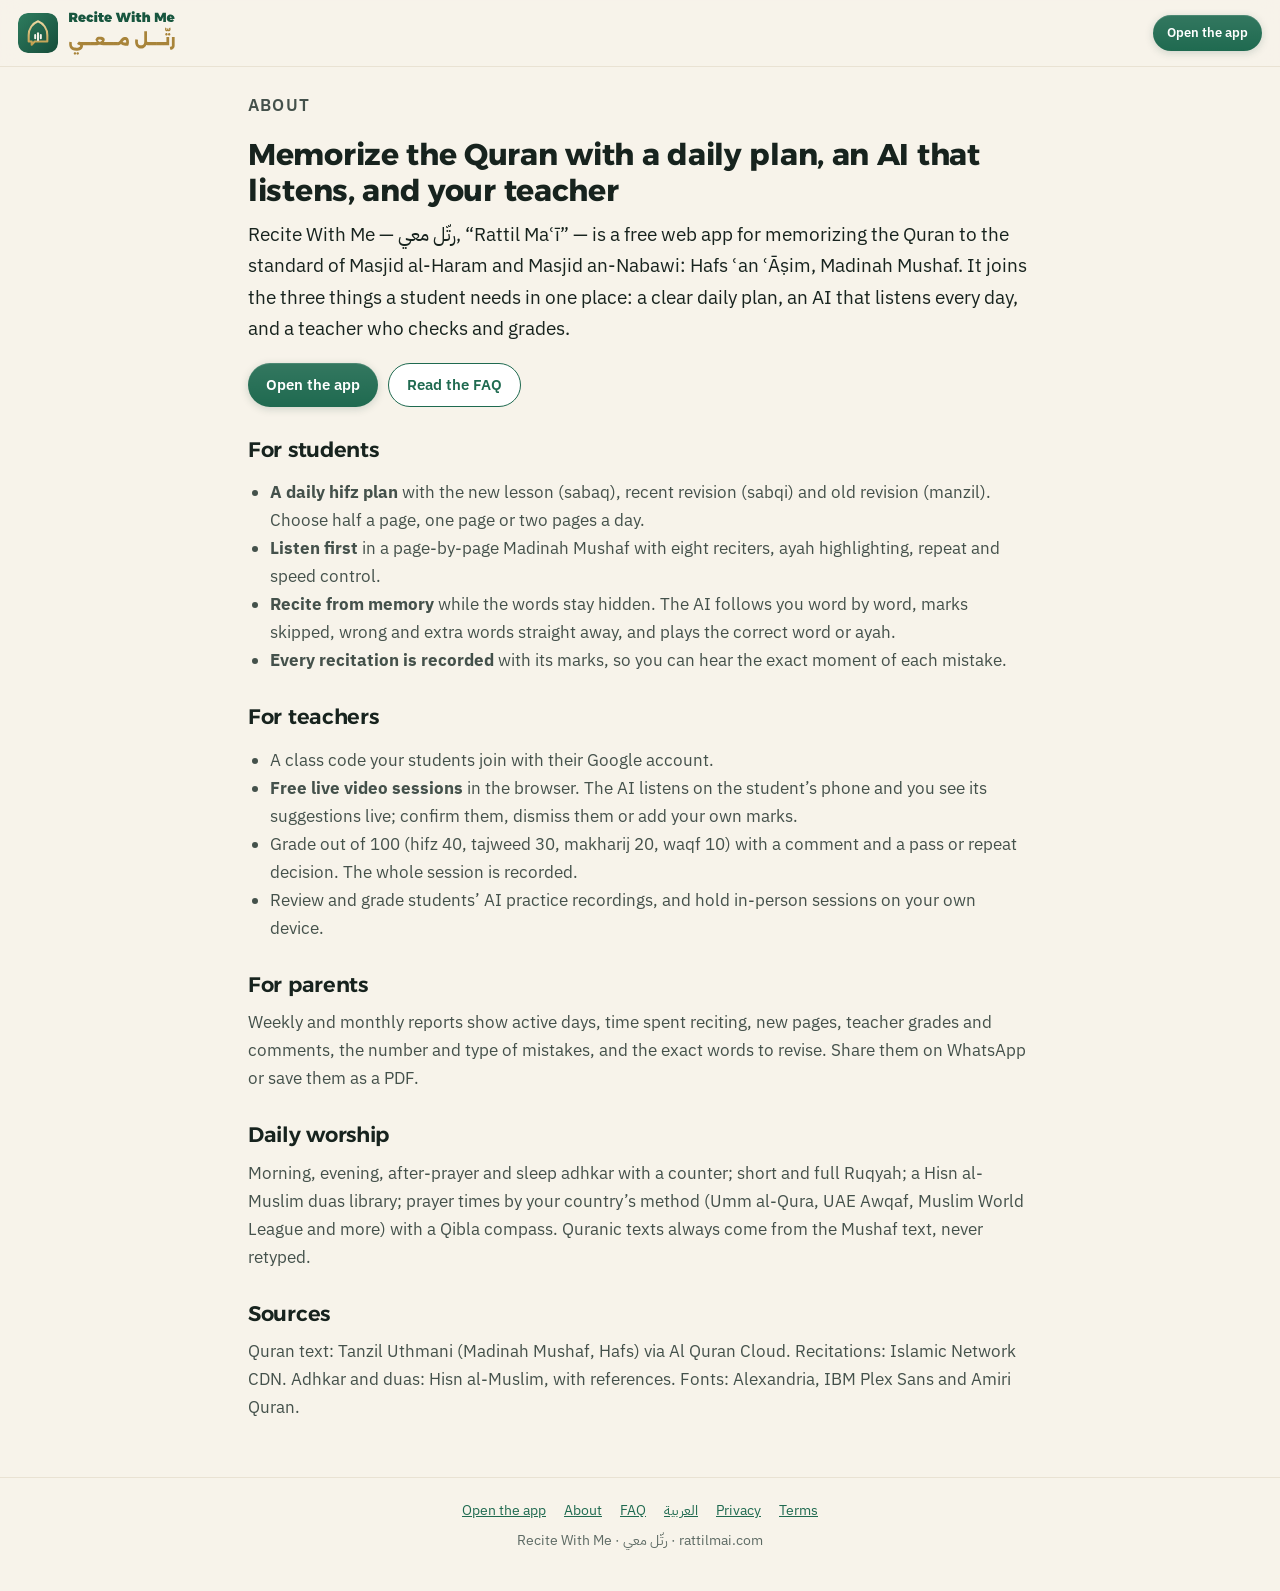
==== about/index.html @ 19e73878 "Security and QA fixes, SEO/AEO/GEO pages - Sanitize all data from other users (cloud rows, call peer" ====
<!doctype html>
<html lang="en" dir="ltr">
<head>
<meta charset="utf-8">
<meta name="viewport" content="width=device-width, initial-scale=1, viewport-fit=cover">
<title>About Recite With Me · رتّل معي — Quran memorization with AI and live teachers</title>
<meta name="description" content="Recite With Me (رتّل معي) is a free Quran hifz app: a daily sabaq, sabqi and manzil plan, an AI that checks your recitation word by word, free live video sessions with your teacher and weekly reports for parents.">
<link rel="canonical" href="https://rattilmai.com/about/">
<link rel="alternate" hreflang="en" href="https://rattilmai.com/about/"><link rel="alternate" hreflang="ar" href="https://rattilmai.com/ar/"><link rel="alternate" hreflang="x-default" href="https://rattilmai.com/">
<meta name="robots" content="index, follow, max-image-preview:large">
<meta name="theme-color" content="#F7F3EA" media="(prefers-color-scheme: light)">
<meta name="theme-color" content="#0B1411" media="(prefers-color-scheme: dark)">
<meta property="og:type" content="website">
<meta property="og:site_name" content="Recite With Me · رتّل معي">
<meta property="og:title" content="About Recite With Me · رتّل معي — Quran memorization with AI and live teachers">
<meta property="og:description" content="Recite With Me (رتّل معي) is a free Quran hifz app: a daily sabaq, sabqi and manzil plan, an AI that checks your recitation word by word, free live video sessions with your teacher and weekly reports for parents.">
<meta property="og:url" content="https://rattilmai.com/about/">
<meta property="og:image" content="https://rattilmai.com/icons/og-image.jpg">
<meta property="og:image:width" content="1200">
<meta property="og:image:height" content="630">
<meta property="og:locale" content="en_US">
<meta name="twitter:card" content="summary_large_image">
<meta name="twitter:title" content="About Recite With Me · رتّل معي — Quran memorization with AI and live teachers">
<meta name="twitter:description" content="Recite With Me (رتّل معي) is a free Quran hifz app: a daily sabaq, sabqi and manzil plan, an AI that checks your recitation word by word, free live video sessions with your teacher and weekly reports for parents.">
<meta name="twitter:image" content="https://rattilmai.com/icons/og-image.jpg">
<link rel="icon" href="/icons/icon-small.svg" type="image/svg+xml">
<link rel="apple-touch-icon" href="/icons/icon-192.png">
<link rel="manifest" href="/manifest.webmanifest">
<link rel="preconnect" href="https://fonts.googleapis.com"><link rel="preconnect" href="https://fonts.gstatic.com" crossorigin>
<link href="https://fonts.googleapis.com/css2?family=Alexandria:wght@600;700;800&family=IBM+Plex+Sans+Arabic:wght@400;500;600&family=IBM+Plex+Sans:wght@400;500;600&display=swap" rel="stylesheet">
<link rel="stylesheet" href="/css/app.css">
<style>
.site { max-width: 820px; margin: 0 auto; padding: 24px 18px 56px; }
.site-head { display: flex; align-items: center; justify-content: space-between; gap: 12px; padding: 10px 18px; border-bottom: 1px solid var(--line); background: var(--topbar-bg); position: sticky; top: 0; z-index: 5; -webkit-backdrop-filter: blur(12px); backdrop-filter: blur(12px); }
.site-head .brand img.wordmark { height: 46px; width: auto; }
.site h1 { font-size: 30px; line-height: 1.2; margin: 18px 0 10px; }
.site h2 { font-size: 21px; margin: 30px 0 10px; }
.site p, .site li { font-size: 16.5px; line-height: 1.7; color: var(--ink-2); }
.site ul { padding-inline-start: 22px; }
.site .lead { font-size: 18.5px; color: var(--ink); }
.site details { border: 1px solid var(--line); border-radius: 16px; padding: 4px 16px; margin: 10px 0; background: var(--card); }
.site summary { cursor: pointer; font-weight: 600; font-size: 17px; padding: 12px 0; color: var(--ink); }
.site details p { margin: 0 0 14px; }
.site-foot { border-top: 1px solid var(--line); padding: 22px 18px 40px; text-align: center; font-size: 14px; color: var(--muted); }
.site-foot nav { display: flex; flex-wrap: wrap; gap: 8px 18px; justify-content: center; margin-bottom: 10px; }
.cta { display: flex; gap: 10px; flex-wrap: wrap; margin: 18px 0 8px; }
.grid2 { display: grid; grid-template-columns: repeat(auto-fit, minmax(230px, 1fr)); gap: 12px; }
.grid2 .card h3 { margin-bottom: 6px; }
[dir="rtl"] .site { font-family: var(--ar); }
</style>
<script type="application/ld+json">{"@context": "https://schema.org", "@graph": [{"@type": "Organization", "@id": "https://rattilmai.com/#org", "name": "Recite With Me", "alternateName": ["رتّل معي", "Rattil Ma'i"], "url": "https://rattilmai.com/", "logo": "https://rattilmai.com/icons/icon-512.png"}, {"@type": "WebSite", "@id": "https://rattilmai.com/#website", "name": "Recite With Me", "alternateName": "رتّل معي", "url": "https://rattilmai.com/", "inLanguage": ["en", "ar"], "publisher": {"@id": "https://rattilmai.com/#org"}}, {"@type": "WebApplication", "@id": "https://rattilmai.com/#app", "name": "Recite With Me", "alternateName": "رتّل معي", "url": "https://rattilmai.com/", "applicationCategory": "EducationalApplication", "operatingSystem": "Web, iOS, Android (in the browser)", "browserRequirements": "Requires JavaScript. The AI check needs Chrome, Edge or Safari.", "inLanguage": ["en", "ar"], "isAccessibleForFree": true, "image": "https://rattilmai.com/icons/og-image.jpg", "offers": {"@type": "Offer", "price": "0", "priceCurrency": "USD"}, "description": "Free Quran memorization (hifz) app: daily sabaq, sabqi and manzil plan, AI word-by-word recitation check, free live video sessions with your teacher, parent reports, adhkar, duas, Ruqyah, prayer times and Qibla.", "featureList": ["Daily hifz plan: sabaq, sabqi, manzil", "AI recitation check word by word with the correct word played back", "Madinah Mushaf (Hafs) with 8 reciters, ayah highlighting and repeat", "Free 1:1 video sessions with live teacher marks and grading out of 100", "Weekly and monthly reports for parents", "Morning and evening adhkar with counter", "Short and full Ruqyah and a Hisn al-Muslim duas library", "Prayer times (Umm al-Qura, UAE Awqaf and more) and Qibla compass", "Light and dark mode, works offline"], "publisher": {"@id": "https://rattilmai.com/#org"}}, {"@type": "BreadcrumbList", "itemListElement": [{"@type": "ListItem", "position": 1, "name": "Recite With Me", "item": "https://rattilmai.com/"}, {"@type": "ListItem", "position": 2, "name": "About", "item": "https://rattilmai.com/about/"}]}]}</script>
</head>
<body>
<header class="site-head">
  <a class="brand" href="/" aria-label="Recite With Me · رتّل معي"><img src="/icons/icon-small.svg" alt="" width="40" height="40"><img class="wordmark wm-light" src="/icons/wordmark-light.svg" alt="Recite With Me · رتّل معي" width="110" height="46"><img class="wordmark wm-dark" src="/icons/wordmark-dark.svg" alt="" width="110" height="46"></a>
  <a class="btn sm" href="/">Open the app</a>
</header>
<main class="site">
<article>
<p class="eyebrow">About</p>
<h1>Memorize the Quran with a daily plan, an AI that listens, and your teacher</h1>
<p class="lead">Recite With Me — <span lang="ar">رتّل معي</span>, “Rattil Maʿī” — is a free web app for memorizing the Quran to the standard of Masjid al-Haram and Masjid an-Nabawi: Hafs ʿan ʿĀṣim, Madinah Mushaf. It joins the three things a student needs in one place: a clear daily plan, an AI that listens every day, and a teacher who checks and grades.</p>
<div class="cta"><a class="btn" href="/">Open the app</a><a class="btn outline" href="/faq/">Read the FAQ</a></div>
<h2>For students</h2>
<ul>
<li><b>A daily hifz plan</b> with the new lesson (sabaq), recent revision (sabqi) and old revision (manzil). Choose half a page, one page or two pages a day.</li>
<li><b>Listen first</b> in a page-by-page Madinah Mushaf with eight reciters, ayah highlighting, repeat and speed control.</li>
<li><b>Recite from memory</b> while the words stay hidden. The AI follows you word by word, marks skipped, wrong and extra words straight away, and plays the correct word or ayah.</li>
<li><b>Every recitation is recorded</b> with its marks, so you can hear the exact moment of each mistake.</li>
</ul>
<h2>For teachers</h2>
<ul>
<li>A class code your students join with their Google account.</li>
<li><b>Free live video sessions</b> in the browser. The AI listens on the student’s phone and you see its suggestions live; confirm them, dismiss them or add your own marks.</li>
<li>Grade out of 100 (hifz 40, tajweed 30, makharij 20, waqf 10) with a comment and a pass or repeat decision. The whole session is recorded.</li>
<li>Review and grade students’ AI practice recordings, and hold in-person sessions on your own device.</li>
</ul>
<h2>For parents</h2>
<p>Weekly and monthly reports show active days, time spent reciting, new pages, teacher grades and comments, the number and type of mistakes, and the exact words to revise. Share them on WhatsApp or save them as a PDF.</p>
<h2>Daily worship</h2>
<p>Morning, evening, after-prayer and sleep adhkar with a counter; short and full Ruqyah; a Hisn al-Muslim duas library; prayer times by your country’s method (Umm al-Qura, UAE Awqaf, Muslim World League and more) with a Qibla compass. Quranic texts always come from the Mushaf text, never retyped.</p>
<h2>Sources</h2>
<p>Quran text: Tanzil Uthmani (Madinah Mushaf, Hafs) via Al Quran Cloud. Recitations: Islamic Network CDN. Adhkar and duas: Hisn al-Muslim, with references. Fonts: Alexandria, IBM Plex Sans and Amiri Quran.</p>
</article>
</main>
<footer class="site-foot">
  <nav aria-label="Site"><a href="/">Open the app</a><a href="/about/">About</a><a href="/faq/">FAQ</a><a href="/ar/">العربية</a><a href="/privacy/">Privacy</a><a href="/terms/">Terms</a></nav>
  <div>Recite With Me · <span lang="ar">رتّل معي</span> · rattilmai.com</div>
</footer>
</body>
</html>
---- css/app.css ----
/* Recite With Me · رتّل معي
   Colour system: Madinah emerald, Makkah champagne gold, Mushaf ivory.
   Light and dark use the same tokens; components never hard-code colours. */

:root {
  color-scheme: light;
  /* Surfaces */
  --bg: #F7F3EA;
  --paper: #FCFAF4;
  --card: #FFFFFF;
  --card-2: #FBF8F1;
  --hover: #F2EDE1;
  --line: #E9E2D3;
  --line-2: #DCD4C3;
  /* Text */
  --ink: #17231E;
  --ink-2: #44514B;
  --muted: #5D6A64;
  --pending: #9DA6A1;
  /* Emerald */
  --primary: #1F6A50;
  --primary-hover: #17573F;
  --on-primary: #FFFFFF;
  --green: #1F6A50;
  --green-dark: #17573F;
  --green-deep: #0F3B2D;
  --green-tint: #E4EFE8;
  --green-hl: #D2E8DA;
  /* Champagne gold */
  --gold: #C5A253;
  --gold-2: #E6D199;
  --gold-ink: #7C5C19;
  --gold-tint: #F7EFDB;
  --gold-line: #E4D19C;
  /* Mistakes only */
  --red: #B4513A;
  --red-ink: #973F2C;
  --red-tint: #F7E4DE;
  --red-line: #EDC7BC;
  /* Effects */
  --hidden-bar: #ECE6D9;
  --topbar-bg: rgba(247, 243, 234, 0.86);
  --toast-bg: #17231E;
  --toast-ink: #F7F3EA;
  --shadow: 0 1px 2px rgba(23, 35, 30, 0.04), 0 10px 28px rgba(23, 35, 30, 0.06);
  --shadow-lg: 0 2px 6px rgba(23, 35, 30, 0.06), 0 18px 44px rgba(23, 35, 30, 0.12);
  --card-border: transparent;
  --hero-1: #0F3B2D;
  --hero-2: #1F6A50;
  --hero-ink: #F7F3EA;
  --pattern-opacity: 0.09;
  /* Type and shape */
  --radius: 20px;
  --sans: 'IBM Plex Sans', 'IBM Plex Sans Arabic', system-ui, -apple-system, 'Segoe UI', sans-serif;
  --ar: 'IBM Plex Sans Arabic', 'IBM Plex Sans', system-ui, sans-serif;
  --display: 'Alexandria', 'IBM Plex Sans', system-ui, sans-serif;
  --ar-display: 'Alexandria', 'IBM Plex Sans Arabic', system-ui, sans-serif;
  --quran: 'Amiri Quran', 'Amiri', 'Traditional Arabic', serif;
  --tabbar-h: 72px;
}

/* Dark: emerald night, never pure black */
:root[data-theme="dark"] {
  color-scheme: dark;
  --bg: #0B1411;
  --paper: #101C17;
  --card: #13201B;
  --card-2: #172720;
  --hover: #1B2C25;
  --line: #22342C;
  --line-2: #2D4238;
  --ink: #EEE8D9;
  --ink-2: #CBC7BA;
  --muted: #9AA59F;
  --pending: #5E6B65;
  --primary: #2A7A5C;
  --primary-hover: #33896A;
  --on-primary: #FFFFFF;
  --green: #6CC39E;
  --green-dark: #86D1B0;
  --green-deep: #0E2C22;
  --green-tint: #15362A;
  --green-hl: #1B4636;
  --gold: #D6B76E;
  --gold-2: #EAD6A0;
  --gold-ink: #E3CA8E;
  --gold-tint: #262214;
  --gold-line: #4B4024;
  --red: #E2846C;
  --red-ink: #F2A994;
  --red-tint: #3A201A;
  --red-line: #5C3127;
  --hidden-bar: #24362D;
  --topbar-bg: rgba(11, 20, 17, 0.84);
  --toast-bg: #EEE8D9;
  --toast-ink: #0B1411;
  --shadow: 0 1px 2px rgba(0, 0, 0, 0.3);
  --shadow-lg: 0 18px 44px rgba(0, 0, 0, 0.45);
  --card-border: #1D2E27;
  --hero-1: #0D2A20;
  --hero-2: #17503D;
  --hero-ink: #F3EEDF;
  --pattern-opacity: 0.07;
}
@media (prefers-color-scheme: dark) {
  :root:not([data-theme="light"]) .wm-light { display: none; }
  :root:not([data-theme="light"]) .wm-dark { display: block; }
  :root:not([data-theme="light"]) {
    color-scheme: dark;
    --bg: #0B1411;
    --paper: #101C17;
    --card: #13201B;
    --card-2: #172720;
    --hover: #1B2C25;
    --line: #22342C;
    --line-2: #2D4238;
    --ink: #EEE8D9;
    --ink-2: #CBC7BA;
    --muted: #9AA59F;
    --pending: #5E6B65;
    --primary: #2A7A5C;
    --primary-hover: #33896A;
    --on-primary: #FFFFFF;
    --green: #6CC39E;
    --green-dark: #86D1B0;
    --green-deep: #0E2C22;
    --green-tint: #15362A;
    --green-hl: #1B4636;
    --gold: #D6B76E;
    --gold-2: #EAD6A0;
    --gold-ink: #E3CA8E;
    --gold-tint: #262214;
    --gold-line: #4B4024;
    --red: #E2846C;
    --red-ink: #F2A994;
    --red-tint: #3A201A;
    --red-line: #5C3127;
    --hidden-bar: #24362D;
    --topbar-bg: rgba(11, 20, 17, 0.84);
    --toast-bg: #EEE8D9;
    --toast-ink: #0B1411;
    --shadow: 0 1px 2px rgba(0, 0, 0, 0.3);
    --shadow-lg: 0 18px 44px rgba(0, 0, 0, 0.45);
    --card-border: #1D2E27;
    --hero-1: #0D2A20;
    --hero-2: #17503D;
    --hero-ink: #F3EEDF;
    --pattern-opacity: 0.07;
  }
}

* { box-sizing: border-box; }
html, body { margin: 0; }
html { background: var(--bg); }
body {
  background: var(--bg);
  color: var(--ink);
  font-family: var(--sans);
  font-size: 15px;
  line-height: 1.45;
  -webkit-font-smoothing: antialiased;
  -webkit-tap-highlight-color: transparent;
  transition: background-color 0.2s, color 0.2s;
}
a { color: var(--green); }
a:hover { color: var(--green-dark); }
button, input, select, textarea { font: inherit; color: inherit; }
[hidden] { display: none !important; }
.sr-only { position: absolute; width: 1px; height: 1px; overflow: hidden; clip: rect(0 0 0 0); white-space: nowrap; }
::selection { background: var(--gold-tint); color: var(--ink); }

/* Shell */
.app { min-height: 100vh; min-height: 100dvh; display: flex; flex-direction: column; }
.topbar {
  position: sticky; top: 0; z-index: 20;
  display: flex; align-items: center; justify-content: space-between; gap: 12px;
  padding: 8px 16px; padding-top: max(8px, env(safe-area-inset-top));
  background: var(--topbar-bg);
  -webkit-backdrop-filter: saturate(1.4) blur(12px);
  backdrop-filter: saturate(1.4) blur(12px);
  border-bottom: 1px solid var(--line);
}
.brand { display: flex; align-items: center; gap: 10px; text-decoration: none; color: var(--ink); min-width: 0; }
.brand img { border-radius: 10px; flex: none; box-shadow: 0 1px 0 rgba(255, 255, 255, 0.2) inset; }
.wordmark { display: block; height: auto; }
.wm-dark { display: none; }
:root[data-theme="dark"] .wm-light { display: none; }
:root[data-theme="dark"] .wm-dark { display: block; }
.brand img.wordmark { height: 50px; width: auto; border-radius: 0; box-shadow: none; }
.logo-big img.wordmark { width: min(300px, 78vw); height: auto; margin: 6px 0 2px; border-radius: 0; box-shadow: none; }
.brand-text { display: flex; flex-direction: column; line-height: 1.1; min-width: 0; }
.brand-name { font-family: var(--display); font-weight: 700; font-size: 16.5px; letter-spacing: -0.3px; white-space: nowrap; }
.brand-ar { font-family: var(--ar-display); color: var(--green); font-weight: 800; font-size: 15.5px; line-height: 1.25; white-space: nowrap; direction: rtl; align-self: flex-start; }
.top-actions { display: flex; align-items: center; gap: 8px; flex: none; }
.role-chip {
  flex: none; height: 34px; padding: 0 12px; border-radius: 17px;
  border: 1px solid var(--gold-line); background: var(--gold-tint); color: var(--gold-ink);
  font-size: 13px; font-weight: 600; cursor: pointer; display: inline-flex; align-items: center; gap: 8px;
}
.role-chip img { width: 22px; height: 22px; border-radius: 11px; margin-left: -6px; }
.view { flex: 1; width: 100%; max-width: 640px; margin: 0 auto; padding: 18px 16px calc(var(--tabbar-h) + env(safe-area-inset-bottom, 0px) + var(--vv-bottom, 0px) + 28px); outline: none; }
.keyboard-open .tabbar { display: none; }
.fs-btn { width: 38px; height: 38px; border-radius: 19px; }
.fs-btn svg { width: 18px; height: 18px; }
.sheet-backdrop { position: fixed; inset: 0; z-index: 80; background: rgba(11, 20, 17, 0.45); display: flex; align-items: flex-end; justify-content: center; padding: 16px; padding-bottom: max(16px, env(safe-area-inset-bottom)); animation: fade 0.15s ease-out; }
.sheet { width: 100%; max-width: 460px; box-shadow: var(--shadow-lg); animation: rise 0.2s ease-out; }
.sheet-steps { margin: 0; padding-left: 22px; display: flex; flex-direction: column; gap: 10px; font-size: 14.5px; }
@keyframes fade { from { opacity: 0; } to { opacity: 1; } }
@keyframes rise { from { transform: translateY(24px); opacity: 0; } to { transform: none; opacity: 1; } }
@media (min-width: 700px) { .sheet-backdrop { align-items: center; } }
.view.wide { max-width: 1180px; }

.tabbar {
  position: fixed; left: 0; right: 0; bottom: var(--vv-bottom, 0px); z-index: 20;
  display: flex; justify-content: space-around; align-items: stretch;
  height: calc(var(--tabbar-h) + env(safe-area-inset-bottom, 0px));
  padding: 6px 6px env(safe-area-inset-bottom, 0px);
  transition: bottom 0.15s;
  background: var(--topbar-bg);
  -webkit-backdrop-filter: saturate(1.4) blur(12px);
  backdrop-filter: saturate(1.4) blur(12px);
  border-top: 1px solid var(--line);
}
.tabbar a {
  position: relative; flex: 1; max-width: 110px; display: flex; flex-direction: column; align-items: center; justify-content: center; gap: 3px;
  text-decoration: none; color: var(--muted); font-size: 11.5px; font-weight: 500; border-radius: 12px;
}
.tabbar a[aria-current="page"] { color: var(--green); font-weight: 600; }
.tabbar a[aria-current="page"]::before { content: ""; position: absolute; top: -6px; width: 26px; height: 3px; border-radius: 0 0 3px 3px; background: var(--gold); }
.tabbar svg { width: 24px; height: 24px; }

/* Type */
h1, h2, h3 { margin: 0; line-height: 1.25; letter-spacing: -0.15px; }
h1, h2 { font-family: var(--display); letter-spacing: -0.3px; }
h1 { font-size: 24px; font-weight: 700; }
h2 { font-size: 17px; font-weight: 600; }
h3 { font-size: 15px; font-weight: 600; }
p { margin: 0; }
.muted { color: var(--muted); }
.small { font-size: 13px; }
.xs { font-size: 12px; }
.ar { font-family: var(--ar); }
.ar-display { font-family: var(--ar-display); font-weight: 800; }
.quran { font-family: var(--quran); }
.eyebrow { font-size: 11.5px; font-weight: 600; letter-spacing: 1.2px; text-transform: uppercase; color: var(--muted); }
.gold-text { color: var(--gold-ink); }

/* Layout */
.stack { display: flex; flex-direction: column; gap: 14px; }
.stack-s { display: flex; flex-direction: column; gap: 8px; }
.row { display: flex; align-items: center; gap: 12px; }
.row-wrap { display: flex; align-items: center; gap: 8px; flex-wrap: wrap; }
.spread { display: flex; align-items: center; justify-content: space-between; gap: 12px; }
.grow { flex: 1; min-width: 0; }
.page-head { display: flex; flex-direction: column; gap: 2px; margin-bottom: 4px; }

/* Cards */
.card { background: var(--card); border-radius: var(--radius); padding: 16px; box-shadow: var(--shadow); border: 1px solid var(--card-border); }
.card.gold { background: var(--gold-tint); border: 1px solid var(--gold-line); box-shadow: none; }
.card.flat { border: 1px solid var(--line); box-shadow: none; }
.stats { display: grid; grid-template-columns: repeat(3, minmax(0, 1fr)); gap: 10px; }
.stat { background: var(--card); border-radius: 16px; padding: 12px 14px; box-shadow: var(--shadow); border: 1px solid var(--card-border); }
.stat b { display: block; font-family: var(--display); font-size: 19px; font-weight: 700; }
.stat span { font-size: 12px; color: var(--muted); }

/* Hero: emerald with a faint eight-point star lattice and a gold hairline */
.hero {
  position: relative; overflow: hidden; isolation: isolate;
  border-radius: 24px; padding: 20px 18px; color: var(--hero-ink);
  background: linear-gradient(150deg, var(--hero-1) 0%, var(--hero-2) 100%);
  box-shadow: var(--shadow-lg);
}
.hero::before {
  content: ""; position: absolute; inset: 0; z-index: -1; opacity: var(--pattern-opacity);
  background-image: url("data:image/svg+xml,%3Csvg xmlns='http://www.w3.org/2000/svg' width='56' height='56' viewBox='0 0 56 56'%3E%3Cg fill='none' stroke='%23E6D199' stroke-width='1.2'%3E%3Cpath d='M28 6l6.4 15.6L50 28l-15.6 6.4L28 50l-6.4-15.6L6 28l15.6-6.4z'/%3E%3Crect x='14' y='14' width='28' height='28' transform='rotate(45 28 28)'/%3E%3C/g%3E%3C/svg%3E");
  background-size: 56px 56px;
}
.hero::after { content: ""; position: absolute; left: 18px; right: 18px; bottom: 0; height: 2px; border-radius: 2px; background: linear-gradient(90deg, transparent, var(--gold-2), transparent); opacity: 0.7; }
.hero h1, .hero h2 { color: var(--hero-ink); }
.hero .muted, .hero .small.muted { color: rgba(243, 238, 223, 0.74); }
.hero .eyebrow { color: var(--gold-2); }
.hero-stats { display: grid; grid-template-columns: repeat(3, minmax(0, 1fr)); gap: 8px; margin-top: 14px; }
.hero-stats div { background: rgba(255, 255, 255, 0.08); border: 1px solid rgba(230, 209, 153, 0.22); border-radius: 14px; padding: 10px 12px; }
.hero-stats b { display: block; font-family: var(--display); font-size: 19px; font-weight: 700; color: var(--hero-ink); }
.hero-stats span { font-size: 11.5px; color: rgba(243, 238, 223, 0.74); }
.hero .btn.gold { background: var(--gold-2); border-color: var(--gold-2); color: #3D2D08; }

.icon-tile { width: 42px; height: 42px; border-radius: 13px; display: flex; align-items: center; justify-content: center; flex: none; background: var(--green-tint); color: var(--green); }
.icon-tile.gold { background: var(--gold-tint); color: var(--gold-ink); }
.icon-tile.solid { background: var(--primary); color: var(--on-primary); }
.icon-tile.red { background: var(--red-tint); color: var(--red-ink); }
.icon-tile svg { width: 21px; height: 21px; }
.list-item { display: flex; align-items: center; gap: 12px; padding: 12px 0; border-top: 1px solid var(--line); }
.list-item:first-child { border-top: 0; padding-top: 2px; }
.list-item:last-child { padding-bottom: 2px; }
.avatar { width: 42px; height: 42px; border-radius: 21px; flex: none; object-fit: cover; background: var(--green-tint); color: var(--green); display: inline-flex; align-items: center; justify-content: center; font-weight: 600; }

/* Buttons */
.btn {
  display: inline-flex; align-items: center; justify-content: center; gap: 8px;
  min-height: 44px; padding: 0 18px; border-radius: 22px; border: 0;
  background: linear-gradient(180deg, rgba(255, 255, 255, 0.09), rgba(255, 255, 255, 0)), var(--primary);
  color: var(--on-primary); font-weight: 600; font-size: 14.5px; text-decoration: none; cursor: pointer;
  box-shadow: 0 1px 0 rgba(255, 255, 255, 0.12) inset, 0 2px 8px rgba(15, 59, 45, 0.18);
  transition: background-color 0.15s, transform 0.1s;
}
.btn:hover { background-color: var(--primary-hover); background-image: none; color: var(--on-primary); }
.btn:active { transform: translateY(1px); }
.btn:disabled { opacity: 0.5; cursor: default; transform: none; }
.btn.outline { background: var(--card); color: var(--green); border: 1.5px solid var(--green); box-shadow: none; }
.btn.outline:hover { background: var(--green-tint); }
.btn.gold { background: var(--gold-tint); color: var(--gold-ink); border: 1px solid var(--gold-line); box-shadow: none; }
.btn.gold:hover { background: var(--gold-line); color: var(--gold-ink); }
.btn.ghost { background: transparent; color: var(--ink); border: 1px solid var(--line-2); box-shadow: none; }
.btn.ghost:hover { background: var(--hover); color: var(--ink); }
.btn.danger { background: var(--card); color: var(--red-ink); border: 1.5px solid var(--red); box-shadow: none; }
.btn.danger:hover { background: var(--red-tint); color: var(--red-ink); }
.btn.solid-red { background: var(--red); color: #fff; box-shadow: none; }
.btn.solid-red:hover { background: var(--red-ink); color: #fff; }
.btn svg { width: 18px; height: 18px; flex: none; }
.btn.sm { min-height: 36px; padding: 0 14px; font-size: 13px; border-radius: 18px; }
.btn.lg { min-height: 52px; padding: 0 22px; font-size: 15.5px; border-radius: 26px; }
.btn.block { width: 100%; }
.btn-google {
  display: inline-flex; align-items: center; justify-content: center; gap: 12px; width: 100%;
  min-height: 52px; padding: 0 20px; border-radius: 26px; cursor: pointer;
  background: #FFFFFF; color: #1F1F1F; border: 1px solid #DADCE0; font-weight: 600; font-size: 15.5px;
  box-shadow: 0 1px 2px rgba(60, 64, 67, 0.12);
}
.btn-google:hover { background: #F8F9FA; }
.btn-google:disabled { opacity: 0.6; cursor: default; }
.btn-google svg { width: 20px; height: 20px; flex: none; }
.icon-btn {
  width: 44px; height: 44px; border-radius: 22px; border: 1px solid var(--line-2); background: var(--card);
  display: inline-flex; align-items: center; justify-content: center; cursor: pointer; flex: none; color: var(--ink);
}
.icon-btn:hover { background: var(--hover); }
.icon-btn svg { width: 20px; height: 20px; }
.icon-btn.big { width: 60px; height: 60px; border-radius: 30px; border: 0; background: var(--primary); color: var(--on-primary); }
.icon-btn.big svg { width: 24px; height: 24px; }
.icon-btn.mic { width: 78px; height: 78px; border-radius: 39px; border: 4px solid var(--gold-line); background: var(--primary); color: var(--on-primary); }
.icon-btn.mic.live { background: var(--red); border-color: var(--red-tint); animation: pulse 1.6s ease-in-out infinite; }
.icon-btn.mic svg { width: 28px; height: 28px; }
.icon-btn.off { background: var(--red-tint); color: var(--red-ink); border-color: var(--red-line); }
@keyframes pulse { 0%, 100% { box-shadow: 0 0 0 0 rgba(180, 81, 58, 0.35); } 50% { box-shadow: 0 0 0 12px rgba(180, 81, 58, 0); } }

/* Chips and progress */
.chip { display: inline-flex; align-items: center; gap: 6px; padding: 4px 10px; border-radius: 999px; font-size: 12px; font-weight: 600; background: var(--green-tint); color: var(--green); white-space: nowrap; }
.chip.gold { background: var(--gold-tint); color: var(--gold-ink); }
.chip.red { background: var(--red-tint); color: var(--red-ink); }
.chip.plain { background: var(--card); color: var(--ink); border: 1px solid var(--line-2); }
.dot { width: 8px; height: 8px; border-radius: 4px; background: var(--red); flex: none; }
.dot.green { background: var(--green); }
.dot.gold { background: var(--gold); }
.bar { height: 6px; border-radius: 3px; background: var(--line); overflow: hidden; }
.bar > i { display: block; height: 100%; background: linear-gradient(90deg, var(--primary), var(--green)); border-radius: 3px; }
.seg { display: inline-flex; padding: 3px; border-radius: 22px; background: var(--card); border: 1px solid var(--line-2); gap: 2px; flex-wrap: wrap; }
.seg button { border: 0; background: transparent; min-height: 36px; padding: 0 14px; border-radius: 18px; cursor: pointer; font-size: 13.5px; font-weight: 500; color: var(--ink); }
.seg.full { display: grid; grid-template-columns: repeat(4, minmax(0, 1fr)); width: 100%; }
.seg.full.three { grid-template-columns: repeat(3, minmax(0, 1fr)); }
.seg.full button { padding: 0 6px; font-size: 13px; }
.seg button[aria-pressed="true"] { background: var(--primary); color: var(--on-primary); font-weight: 600; }

/* Forms */
.field { display: flex; flex-direction: column; gap: 6px; }
.field label, .label { font-size: 13px; font-weight: 600; }
.input, select.input, textarea.input {
  width: 100%; min-height: 44px; padding: 10px 12px; border-radius: 12px; border: 1px solid var(--line-2); background: var(--card); color: var(--ink);
}
.input::placeholder { color: var(--pending); }
textarea.input { min-height: 84px; resize: vertical; }
.input.code { font-size: 20px; letter-spacing: 6px; text-transform: uppercase; text-align: center; font-weight: 600; }
.input:focus, .btn:focus-visible, .icon-btn:focus-visible, a:focus-visible, button:focus-visible { outline: 2px solid var(--gold); outline-offset: 2px; }
.choice { display: flex; gap: 12px; align-items: flex-start; padding: 14px; border-radius: 14px; border: 1.5px solid var(--line-2); background: var(--card); cursor: pointer; }
.choice input { margin-top: 3px; accent-color: var(--primary); width: 18px; height: 18px; }
.choice:has(input:checked) { border-color: var(--green); background: var(--green-tint); }

/* Mushaf */
.mushaf-frame { padding: 6px; border-radius: 22px; background: var(--card); border: 1.5px solid var(--gold); box-shadow: var(--shadow); }
.mushaf-inner { border-radius: 16px; border: 1px solid var(--gold-line); background: var(--paper); padding: 18px 14px 22px; }
.mushaf-text { font-family: var(--quran); font-size: 25px; line-height: 2.25; text-align: justify; text-align-last: center; color: var(--ink); word-spacing: 2px; }
.mushaf-text.big { font-size: 29px; }
.surah-head { margin: 10px auto 6px; max-width: 280px; min-height: 42px; border-radius: 21px; border: 1.5px solid var(--gold); background: var(--gold-tint); display: flex; align-items: center; justify-content: center; font-family: var(--ar); font-weight: 600; font-size: 17px; color: var(--gold-ink); }
.basmala { text-align: center; font-family: var(--quran); font-size: 24px; line-height: 2.2; }
.ayah { border-radius: 8px; padding: 2px 2px; cursor: pointer; -webkit-box-decoration-break: clone; box-decoration-break: clone; transition: background 0.3s; }
.ayah:hover { background: var(--hover); }
.ayah.playing { background: var(--green-hl); }
.ayah-end { color: var(--gold-ink); font-size: 0.92em; padding: 0 2px; white-space: nowrap; }
.page-foot { margin-top: 10px; text-align: center; font-size: 12px; color: var(--muted); }

/* Words (recite and teacher) */
.words { font-family: var(--quran); font-size: 26px; line-height: 2.1; display: flex; flex-wrap: wrap; justify-content: center; align-items: baseline; gap: 4px 6px; direction: rtl; color: var(--ink); }
.words.big { font-size: 30px; }
.w { position: relative; border: 0; background: transparent; padding: 0 5px; margin: 0; border-radius: 8px; font: inherit; line-height: 1.75; color: inherit; border-bottom: 2px solid transparent; }
button.w { cursor: pointer; }
.w.hidden { color: transparent; text-shadow: none; }
.w.hidden::after { content: ""; position: absolute; left: 4px; right: 4px; top: 54%; height: 10px; border-radius: 5px; background: var(--hidden-bar); }
.w.pending { color: var(--pending); }
.w.current { background: var(--green-hl); border-bottom-color: var(--green); color: var(--ink); }
.w.ok { color: var(--ink); }
.w.ai { background: var(--gold-tint); border-bottom: 2px dotted var(--gold-ink); color: var(--ink); }
.w.bad { background: var(--red-tint); border-bottom: 2px solid var(--red); color: var(--ink); }
.w.dismissed { color: var(--ink); }
.w.peeked { background: var(--hover); color: var(--ink); }
.w.hidden.current { color: transparent; }
.w.hidden.peeked { color: var(--ink); }
.w.hidden.peeked::after, .w.hidden.ok::after, .w.hidden.bad::after, .w.hidden.ai::after { display: none; }
.ayah-num { font-family: var(--quran); color: var(--gold-ink); font-size: 0.85em; align-self: center; }
.legend { display: flex; gap: 14px; flex-wrap: wrap; font-size: 12.5px; color: var(--ink-2); }
.legend span { display: inline-flex; align-items: center; gap: 6px; }
.legend i { width: 22px; height: 12px; border-radius: 4px; display: inline-block; }
.legend .lg-now { background: var(--green-hl); border-bottom: 2px solid var(--green); }
.legend .lg-ai { background: var(--gold-tint); border-bottom: 2px dotted var(--gold-ink); }
.legend .lg-bad { background: var(--red-tint); border-bottom: 2px solid var(--red); }
.legend .lg-peek { background: var(--hover); }

/* Recite dock */
.dock { position: sticky; bottom: calc(var(--tabbar-h) + env(safe-area-inset-bottom, 0px) + var(--vv-bottom, 0px) + 10px); z-index: 5; background: var(--card); border: 1px solid var(--card-border); border-radius: 26px; padding: 14px 16px; box-shadow: var(--shadow-lg); display: flex; flex-direction: column; align-items: center; gap: 10px; }
.live-text { min-height: 22px; font-family: var(--ar); color: var(--muted); font-size: 15px; text-align: center; direction: rtl; }

.fix { width: 100%; padding: 12px; border-radius: 16px; background: var(--red-tint); border: 1px solid var(--red-line); display: flex; flex-direction: column; gap: 8px; }
.fix .btn.playing, [data-play].playing { background: var(--gold); color: #fff; border-color: var(--gold); }

/* Adhkar */
.dhikr-text { font-family: var(--quran); font-size: 22px; line-height: 2.1; text-align: center; direction: rtl; }
.dhikr-text.plain { font-family: var(--ar); font-size: 20px; line-height: 1.9; font-weight: 500; }
.counter { position: relative; width: 140px; height: 140px; border-radius: 70px; border: 1px solid var(--card-border); background: var(--card); cursor: pointer; display: flex; align-items: center; justify-content: center; padding: 0; box-shadow: var(--shadow-lg); color: var(--ink); }
.counter svg { position: absolute; inset: 0; }
.counter .ring-bg { stroke: var(--line); }
.counter .ring { stroke: var(--gold); }
.counter .ring.done { stroke: var(--green); }
.counter .num { position: relative; display: flex; flex-direction: column; align-items: center; }
.counter .num b { font-size: 30px; font-weight: 600; }
.counter .num span { font-size: 12px; color: var(--muted); }
.dhikr-list button { width: 100%; text-align: left; background: none; border: 0; padding: 10px 0; display: flex; align-items: center; gap: 10px; cursor: pointer; border-top: 1px solid var(--line); }
.dhikr-list button:first-child { border-top: 0; }

/* Teacher session layout */
.session-grid { display: grid; grid-template-columns: minmax(0, 1fr); gap: 16px; }
@media (min-width: 900px) {
  .session-grid { grid-template-columns: minmax(0, 1fr) 340px; align-items: start; }
  .session-side { position: sticky; top: 76px; }
}
.log { display: flex; flex-direction: column; gap: 10px; max-height: 60vh; overflow-y: auto; }
.log-item { padding: 12px; border-radius: 14px; border: 1px solid var(--line); display: flex; flex-direction: column; gap: 6px; background: var(--card-2); }
.rubric-row { display: grid; grid-template-columns: 130px minmax(0, 1fr) 54px; align-items: center; gap: 10px; }
.rubric-row input[type="range"] { width: 100%; accent-color: var(--primary); }
.divider { border-top: 1px solid var(--line); padding-top: 10px; }

/* Video call */
.call-stage { position: relative; border-radius: 22px; overflow: hidden; background: var(--hero-1); aspect-ratio: 16 / 10; box-shadow: var(--shadow-lg); }
.call-stage video { width: 100%; height: 100%; object-fit: cover; display: block; background: var(--hero-1); }
.call-stage .remote { position: absolute; inset: 0; }
.call-stage .self { position: absolute; right: 10px; bottom: 10px; width: 28%; max-width: 170px; aspect-ratio: 3 / 4; border-radius: 14px; overflow: hidden; border: 2px solid var(--gold-2); box-shadow: 0 6px 20px rgba(0, 0, 0, 0.35); background: var(--hero-2); }
.call-stage .self video { transform: scaleX(-1); }
.call-stage .overlay { position: absolute; inset: 0; display: flex; flex-direction: column; align-items: center; justify-content: center; gap: 10px; color: var(--hero-ink); text-align: center; padding: 18px; background: linear-gradient(150deg, var(--hero-1), var(--hero-2)); }
.call-stage .overlay .avatar { width: 72px; height: 72px; border-radius: 36px; font-size: 26px; border: 2px solid var(--gold-2); }
.call-stage .status { position: absolute; left: 10px; top: 10px; display: inline-flex; align-items: center; gap: 6px; padding: 5px 10px; border-radius: 999px; background: rgba(11, 20, 17, 0.6); color: #F3EEDF; font-size: 12px; font-weight: 600; -webkit-backdrop-filter: blur(6px); backdrop-filter: blur(6px); }
.call-controls { display: flex; justify-content: center; gap: 12px; flex-wrap: wrap; }
.call-layout { display: grid; grid-template-columns: minmax(0, 1fr); gap: 16px; }
.call-main .session-grid { grid-template-columns: minmax(0, 1fr); }
.call-main .session-side { position: static; }
@media (min-width: 980px) {
  .call-layout { grid-template-columns: minmax(0, 1fr) 400px; align-items: start; }
  .call-side { grid-column: 2; grid-row: 1; position: sticky; top: 76px; }
  .call-main { grid-column: 1; grid-row: 1; }
  .call-side .call-stage { aspect-ratio: 4 / 3; }
}
@media (min-width: 1180px) {
  .call-main .session-grid { grid-template-columns: minmax(0, 1fr) 320px; }
}
@media (max-width: 600px) { .call-stage { aspect-ratio: 4 / 5; } }

/* Incoming call banner */
.ring-banner {
  position: fixed; left: 12px; right: 12px; top: calc(env(safe-area-inset-top) + 64px); z-index: 60;
  max-width: 560px; margin: 0 auto; border-radius: 22px; padding: 14px 16px; color: var(--hero-ink);
  background: linear-gradient(150deg, var(--hero-1), var(--hero-2)); box-shadow: var(--shadow-lg);
  display: flex; align-items: center; gap: 12px; border: 1px solid rgba(230, 209, 153, 0.35);
  animation: drop 0.3s ease-out;
}
.ring-banner .avatar { border: 2px solid var(--gold-2); }
.ring-banner .btn.gold { background: var(--gold-2); border-color: var(--gold-2); color: #3D2D08; }
@keyframes drop { from { transform: translateY(-14px); opacity: 0; } to { transform: none; opacity: 1; } }

/* Misc */
.notice { padding: 12px 14px; border-radius: 14px; background: var(--gold-tint); border: 1px solid var(--gold-line); font-size: 13px; color: var(--ink-2); }
.notice.red { background: var(--red-tint); border-color: var(--red-line); }
.notice.green { background: var(--green-tint); border-color: var(--green-hl); }
.empty { text-align: center; padding: 28px 16px; color: var(--muted); }
.spinner { width: 28px; height: 28px; border-radius: 14px; border: 3px solid var(--green-tint); border-top-color: var(--green); animation: spin 0.9s linear infinite; margin: 30px auto; }
.spinner.sm { width: 18px; height: 18px; border-width: 2px; margin: 0; }
@keyframes spin { to { transform: rotate(360deg); } }
.toast { position: fixed; left: 50%; bottom: calc(var(--tabbar-h) + env(safe-area-inset-bottom, 0px) + var(--vv-bottom, 0px) + 24px); transform: translateX(-50%) translateY(20px); opacity: 0; pointer-events: none; z-index: 70; background: var(--toast-bg); color: var(--toast-ink); padding: 10px 16px; border-radius: 14px; font-size: 14px; transition: all 0.25s; max-width: calc(100vw - 32px); box-shadow: var(--shadow-lg); }
.toast.show { opacity: 1; transform: translateX(-50%) translateY(0); }
.welcome { max-width: 480px; margin: 0 auto; }
.logo-big { display: flex; flex-direction: column; align-items: center; gap: 6px; text-align: center; padding: 18px 0 6px; }
.logo-big img { border-radius: 26px; box-shadow: var(--shadow-lg); margin-bottom: 8px; }
.logo-big .wordmark-en { font-family: var(--display); font-size: 32px; font-weight: 800; letter-spacing: -0.8px; line-height: 1.15; }
.logo-big .wordmark-ar { font-family: var(--ar-display); font-weight: 800; font-size: 36px; color: var(--green); line-height: 1.45; direction: rtl; }
.logo-big .tagline { max-width: 380px; margin-top: 8px; }
.ornament { display: flex; align-items: center; gap: 10px; color: var(--gold); justify-content: center; }
.ornament::before, .ornament::after { content: ""; height: 1px; width: 46px; background: linear-gradient(90deg, transparent, var(--gold)); }
.ornament::after { transform: scaleX(-1); }
.feature-list { display: grid; gap: 10px; }
.feature-list .row { align-items: flex-start; }
audio { width: 100%; }
.footer-note { text-align: center; font-size: 12px; color: var(--muted); padding: 18px 0 0; }
.code-box { display: flex; align-items: center; justify-content: space-between; gap: 10px; padding: 12px 14px; border-radius: 14px; background: var(--gold-tint); border: 1px dashed var(--gold); }
.code-box b { font-family: var(--display); font-size: 24px; letter-spacing: 5px; color: var(--gold-ink); font-variant-numeric: tabular-nums; }

@media (max-width: 380px) {
  .brand img.wordmark { height: 42px; }
  .mushaf-text { font-size: 22px; }
  .words { font-size: 23px; }
  .rubric-row { grid-template-columns: 100px minmax(0, 1fr) 48px; }
}
@media (prefers-reduced-motion: reduce) {
  * { animation: none !important; transition: none !important; }
}

/* Crawlable intro shown until the app renders (replaced on first route). */
.seo-intro { padding: 28px 4px; color: var(--ink-2); }
.seo-intro h1 { font-family: var(--display, inherit); font-size: 24px; color: var(--ink); margin-bottom: 10px; }
.seo-intro p { line-height: 1.7; margin: 0 0 10px; }

/* Short landscape phones: let the page scroll instead of pinning the header and the recite dock. */
@media (max-height: 500px) and (orientation: landscape) {
  .topbar { position: static; }
  .dock { position: static; box-shadow: var(--shadow); }
}

/* Text on the green call overlay keeps enough contrast in both themes. */
.call-stage .overlay .muted, .call-stage .overlay .small { color: var(--hero-ink); opacity: .88; }
.call-stage .tap-sound { position: absolute; left: 50%; bottom: 14px; transform: translateX(-50%); z-index: 3; }
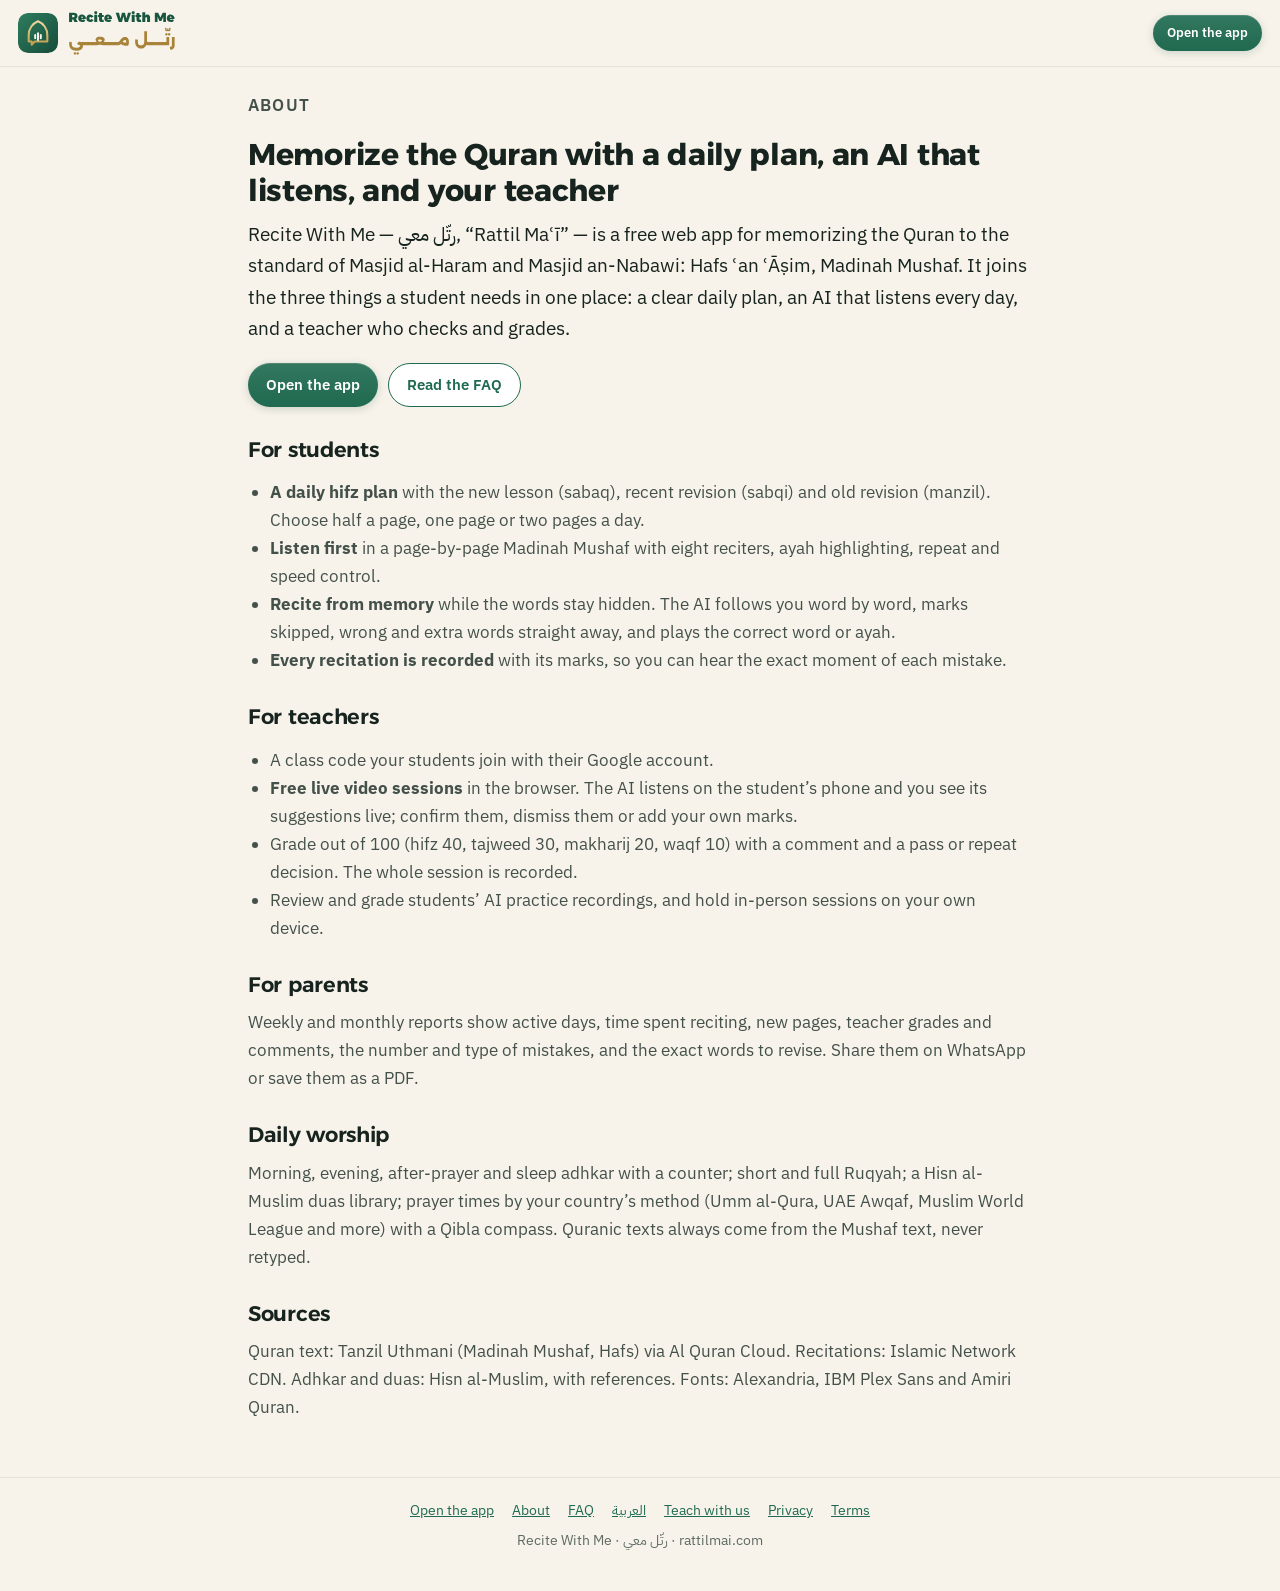
==== commit 7d92564d: "Academy: teacher applications, admin panel, language-based teacher matching - Apply to teach (#/appl" ====
--- a/about/index.html
+++ b/about/index.html
@@ -84,7 +84,7 @@
 </article>
 </main>
 <footer class="site-foot">
-  <nav aria-label="Site"><a href="/">Open the app</a><a href="/about/">About</a><a href="/faq/">FAQ</a><a href="/ar/">العربية</a><a href="/privacy/">Privacy</a><a href="/terms/">Terms</a></nav>
+  <nav aria-label="Site"><a href="/">Open the app</a><a href="/about/">About</a><a href="/faq/">FAQ</a><a href="/ar/">العربية</a><a href="/teach/">Teach with us</a><a href="/privacy/">Privacy</a><a href="/terms/">Terms</a></nav>
   <div>Recite With Me · <span lang="ar">رتّل معي</span> · rattilmai.com</div>
 </footer>
 </body>
--- a/css/app.css
+++ b/css/app.css
@@ -533,3 +533,31 @@
 /* Text on the green call overlay keeps enough contrast in both themes. */
 .call-stage .overlay .muted, .call-stage .overlay .small { color: var(--hero-ink); opacity: .88; }
 .call-stage .tap-sound { position: absolute; left: 50%; bottom: 14px; transform: translateX(-50%); z-index: 3; }
+
+/* ---------- Academy: apply, find a teacher, admin ---------- */
+.pick-grid { display: grid; grid-template-columns: repeat(auto-fill, minmax(150px, 1fr)); gap: 8px; }
+.pick { display: flex; align-items: center; gap: 8px; padding: 9px 12px; border-radius: 12px; border: 1.5px solid var(--line-2); background: var(--card); cursor: pointer; font-size: 14px; min-height: 44px; }
+.pick input { accent-color: var(--primary); width: 18px; height: 18px; flex: none; }
+.pick:has(input:checked) { border-color: var(--primary); background: var(--green-tint); }
+.pick .muted { font-size: 12.5px; }
+.seg-radio { display: inline-flex; }
+.seg-radio input { position: absolute; opacity: 0; width: 1px; height: 1px; }
+.seg-radio span { display: inline-flex; align-items: center; min-height: 36px; padding: 0 14px; border-radius: 18px; cursor: pointer; font-size: 13.5px; font-weight: 500; }
+.seg-radio input:checked + span { background: var(--primary); color: var(--on-primary); font-weight: 600; }
+.seg-radio input:focus-visible + span { outline: 2px solid var(--gold); outline-offset: 2px; }
+.badge { display: inline-flex; min-width: 20px; height: 20px; padding: 0 6px; border-radius: 10px; background: var(--gold); color: #1b1407; font-size: 11.5px; font-weight: 700; align-items: center; justify-content: center; margin-inline-start: 4px; }
+.admin-tabs { width: 100%; }
+.admin-tabs button { flex: 1 1 auto; }
+.stat-grid { display: grid; grid-template-columns: repeat(auto-fit, minmax(140px, 1fr)); gap: 10px; margin-bottom: 14px; }
+.kv { display: grid; grid-template-columns: repeat(auto-fit, minmax(120px, 1fr)); gap: 8px; }
+.kv div { background: var(--bg-2, var(--green-tint)); border-radius: 12px; padding: 8px 10px; }
+.kv span { display: block; font-size: 11.5px; color: var(--muted); }
+.kv b { font-size: 14.5px; }
+.table-wrap { overflow-x: auto; }
+.admin-table { width: 100%; border-collapse: collapse; font-size: 14px; }
+.admin-table th, .admin-table td { text-align: start; padding: 9px 8px; border-bottom: 1px solid var(--line); }
+.admin-table th { font-size: 12px; color: var(--muted); font-weight: 600; }
+.admin-grid { display: grid; grid-template-columns: repeat(auto-fill, minmax(320px, 1fr)); gap: 12px; }
+.text-red { color: var(--red-ink, var(--red)); }
+.load { display: flex; flex-direction: column; gap: 6px; }
+.teacher-card h3 { font-size: 16.5px; }
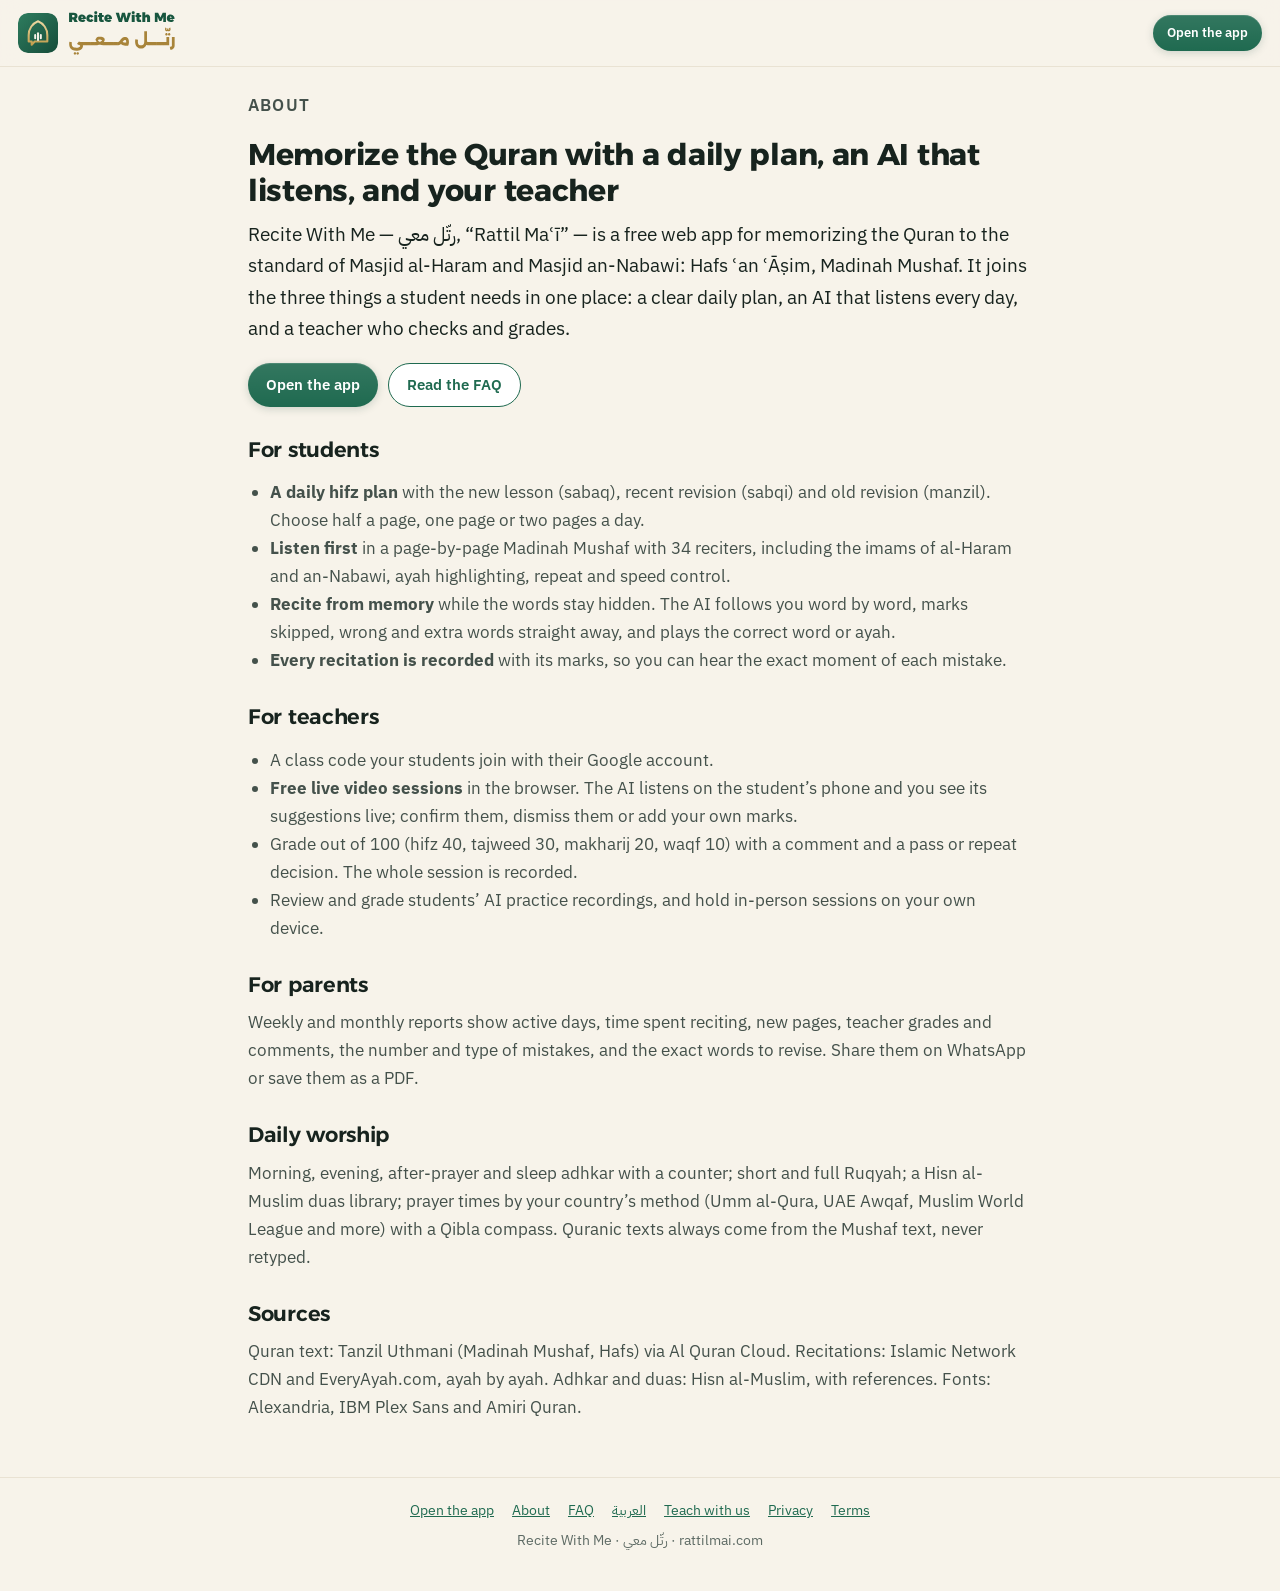
==== commit 635686e4: "34 verified reciters (Islamic Network + EveryAyah), grouped picker; fix 4 reciters whose audio never" ====
--- a/about/index.html
+++ b/about/index.html
@@ -48,7 +48,7 @@
 .grid2 .card h3 { margin-bottom: 6px; }
 [dir="rtl"] .site { font-family: var(--ar); }
 </style>
-<script type="application/ld+json">{"@context": "https://schema.org", "@graph": [{"@type": "Organization", "@id": "https://rattilmai.com/#org", "name": "Recite With Me", "alternateName": ["رتّل معي", "Rattil Ma'i"], "url": "https://rattilmai.com/", "logo": "https://rattilmai.com/icons/icon-512.png"}, {"@type": "WebSite", "@id": "https://rattilmai.com/#website", "name": "Recite With Me", "alternateName": "رتّل معي", "url": "https://rattilmai.com/", "inLanguage": ["en", "ar"], "publisher": {"@id": "https://rattilmai.com/#org"}}, {"@type": "WebApplication", "@id": "https://rattilmai.com/#app", "name": "Recite With Me", "alternateName": "رتّل معي", "url": "https://rattilmai.com/", "applicationCategory": "EducationalApplication", "operatingSystem": "Web, iOS, Android (in the browser)", "browserRequirements": "Requires JavaScript. The AI check needs Chrome, Edge or Safari.", "inLanguage": ["en", "ar"], "isAccessibleForFree": true, "image": "https://rattilmai.com/icons/og-image.jpg", "offers": {"@type": "Offer", "price": "0", "priceCurrency": "USD"}, "description": "Free Quran memorization (hifz) app: daily sabaq, sabqi and manzil plan, AI word-by-word recitation check, free live video sessions with your teacher, parent reports, adhkar, duas, Ruqyah, prayer times and Qibla.", "featureList": ["Daily hifz plan: sabaq, sabqi, manzil", "AI recitation check word by word with the correct word played back", "Madinah Mushaf (Hafs) with 8 reciters, ayah highlighting and repeat", "Free 1:1 video sessions with live teacher marks and grading out of 100", "Weekly and monthly reports for parents", "Morning and evening adhkar with counter", "Short and full Ruqyah and a Hisn al-Muslim duas library", "Prayer times (Umm al-Qura, UAE Awqaf and more) and Qibla compass", "Light and dark mode, works offline"], "publisher": {"@id": "https://rattilmai.com/#org"}}, {"@type": "BreadcrumbList", "itemListElement": [{"@type": "ListItem", "position": 1, "name": "Recite With Me", "item": "https://rattilmai.com/"}, {"@type": "ListItem", "position": 2, "name": "About", "item": "https://rattilmai.com/about/"}]}]}</script>
+<script type="application/ld+json">{"@context": "https://schema.org", "@graph": [{"@type": "Organization", "@id": "https://rattilmai.com/#org", "name": "Recite With Me", "alternateName": ["رتّل معي", "Rattil Ma'i"], "url": "https://rattilmai.com/", "logo": "https://rattilmai.com/icons/icon-512.png"}, {"@type": "WebSite", "@id": "https://rattilmai.com/#website", "name": "Recite With Me", "alternateName": "رتّل معي", "url": "https://rattilmai.com/", "inLanguage": ["en", "ar"], "publisher": {"@id": "https://rattilmai.com/#org"}}, {"@type": "WebApplication", "@id": "https://rattilmai.com/#app", "name": "Recite With Me", "alternateName": "رتّل معي", "url": "https://rattilmai.com/", "applicationCategory": "EducationalApplication", "operatingSystem": "Web, iOS, Android (in the browser)", "browserRequirements": "Requires JavaScript. The AI check needs Chrome, Edge or Safari.", "inLanguage": ["en", "ar"], "isAccessibleForFree": true, "image": "https://rattilmai.com/icons/og-image.jpg", "offers": {"@type": "Offer", "price": "0", "priceCurrency": "USD"}, "description": "Free Quran memorization (hifz) app: daily sabaq, sabqi and manzil plan, AI word-by-word recitation check, free live video sessions with your teacher, parent reports, adhkar, duas, Ruqyah, prayer times and Qibla.", "featureList": ["Daily hifz plan: sabaq, sabqi, manzil", "AI recitation check word by word with the correct word played back", "Madinah Mushaf (Hafs) with 34 reciters, including the imams of al-Haram and an-Nabawi, ayah highlighting and repeat", "Free 1:1 video sessions with live teacher marks and grading out of 100", "Weekly and monthly reports for parents", "Morning and evening adhkar with counter", "Short and full Ruqyah and a Hisn al-Muslim duas library", "Prayer times (Umm al-Qura, UAE Awqaf and more) and Qibla compass", "Light and dark mode, works offline"], "publisher": {"@id": "https://rattilmai.com/#org"}}, {"@type": "BreadcrumbList", "itemListElement": [{"@type": "ListItem", "position": 1, "name": "Recite With Me", "item": "https://rattilmai.com/"}, {"@type": "ListItem", "position": 2, "name": "About", "item": "https://rattilmai.com/about/"}]}]}</script>
 </head>
 <body>
 <header class="site-head">
@@ -64,7 +64,7 @@
 <h2>For students</h2>
 <ul>
 <li><b>A daily hifz plan</b> with the new lesson (sabaq), recent revision (sabqi) and old revision (manzil). Choose half a page, one page or two pages a day.</li>
-<li><b>Listen first</b> in a page-by-page Madinah Mushaf with eight reciters, ayah highlighting, repeat and speed control.</li>
+<li><b>Listen first</b> in a page-by-page Madinah Mushaf with 34 reciters, including the imams of al-Haram and an-Nabawi, ayah highlighting, repeat and speed control.</li>
 <li><b>Recite from memory</b> while the words stay hidden. The AI follows you word by word, marks skipped, wrong and extra words straight away, and plays the correct word or ayah.</li>
 <li><b>Every recitation is recorded</b> with its marks, so you can hear the exact moment of each mistake.</li>
 </ul>
@@ -80,7 +80,7 @@
 <h2>Daily worship</h2>
 <p>Morning, evening, after-prayer and sleep adhkar with a counter; short and full Ruqyah; a Hisn al-Muslim duas library; prayer times by your country’s method (Umm al-Qura, UAE Awqaf, Muslim World League and more) with a Qibla compass. Quranic texts always come from the Mushaf text, never retyped.</p>
 <h2>Sources</h2>
-<p>Quran text: Tanzil Uthmani (Madinah Mushaf, Hafs) via Al Quran Cloud. Recitations: Islamic Network CDN. Adhkar and duas: Hisn al-Muslim, with references. Fonts: Alexandria, IBM Plex Sans and Amiri Quran.</p>
+<p>Quran text: Tanzil Uthmani (Madinah Mushaf, Hafs) via Al Quran Cloud. Recitations: Islamic Network CDN and EveryAyah.com, ayah by ayah. Adhkar and duas: Hisn al-Muslim, with references. Fonts: Alexandria, IBM Plex Sans and Amiri Quran.</p>
 </article>
 </main>
 <footer class="site-foot">
--- a/css/app.css
+++ b/css/app.css
@@ -561,3 +561,29 @@
 .text-red { color: var(--red-ink, var(--red)); }
 .load { display: flex; flex-direction: column; gap: 6px; }
 .teacher-card h3 { font-size: 16.5px; }
+.main-lang { display: grid; grid-template-columns: repeat(auto-fill, minmax(150px, 1fr)); gap: 8px; }
+.pick.big { min-height: 58px; align-items: flex-start; }
+.pick.big > span { display: flex; flex-direction: column; gap: 2px; }
+.pick.big b { font-size: 15.5px; }
+.teacher-pick > span { display: block; }
+.text-gold { color: var(--gold-ink, var(--gold)); }
+.more-langs summary { cursor: pointer; font-size: 14px; font-weight: 600; color: var(--primary); padding: 8px 0; min-height: 44px; display: flex; align-items: center; }
+.more-langs[open] summary { margin-bottom: 8px; }
+.main-lang .pick.big select { width: 100%; }
+.pill-picks { display: flex; flex-wrap: wrap; gap: 8px; }
+.pill { display: inline-flex; cursor: pointer; }
+.pill input { position: absolute; opacity: 0; width: 1px; height: 1px; }
+.pill span { display: inline-flex; align-items: center; gap: 6px; min-height: 40px; padding: 0 14px; border-radius: 20px; border: 1.5px solid var(--line-2); background: var(--card); font-size: 14px; }
+.pill input:checked + span { border-color: var(--primary); background: var(--green-tint); color: var(--green); font-weight: 600; }
+.pill input:checked + span::before { content: '✓'; }
+.pill input:focus-visible + span { outline: 2px solid var(--gold); outline-offset: 2px; }
+.recite-test { border: 1.5px solid var(--gold-line, var(--gold)); border-radius: 18px; padding: 16px; background: var(--gold-tint); }
+.recite-test h2 { font-size: 18px; }
+.test-steps { padding-inline-start: 20px; margin: 0; display: flex; flex-direction: column; gap: 6px; line-height: 1.55; }
+.rec-box { display: flex; flex-direction: column; gap: 10px; }
+.rec-box audio, .recitation-check audio { width: 100%; }
+.rec-live { display: flex; align-items: center; gap: 10px; padding: 12px 14px; border-radius: 14px; background: var(--card); border: 1px solid var(--line-2); }
+.rec-live b { font-size: 20px; font-variant-numeric: tabular-nums; }
+.recitation-check { border-radius: 14px; padding: 12px; background: var(--gold-tint); display: flex; flex-direction: column; gap: 8px; }
+.recitation-check.missing { background: var(--red-tint); }
+.phase-card.open { border: 1.5px solid var(--gold); background: var(--gold-tint); }
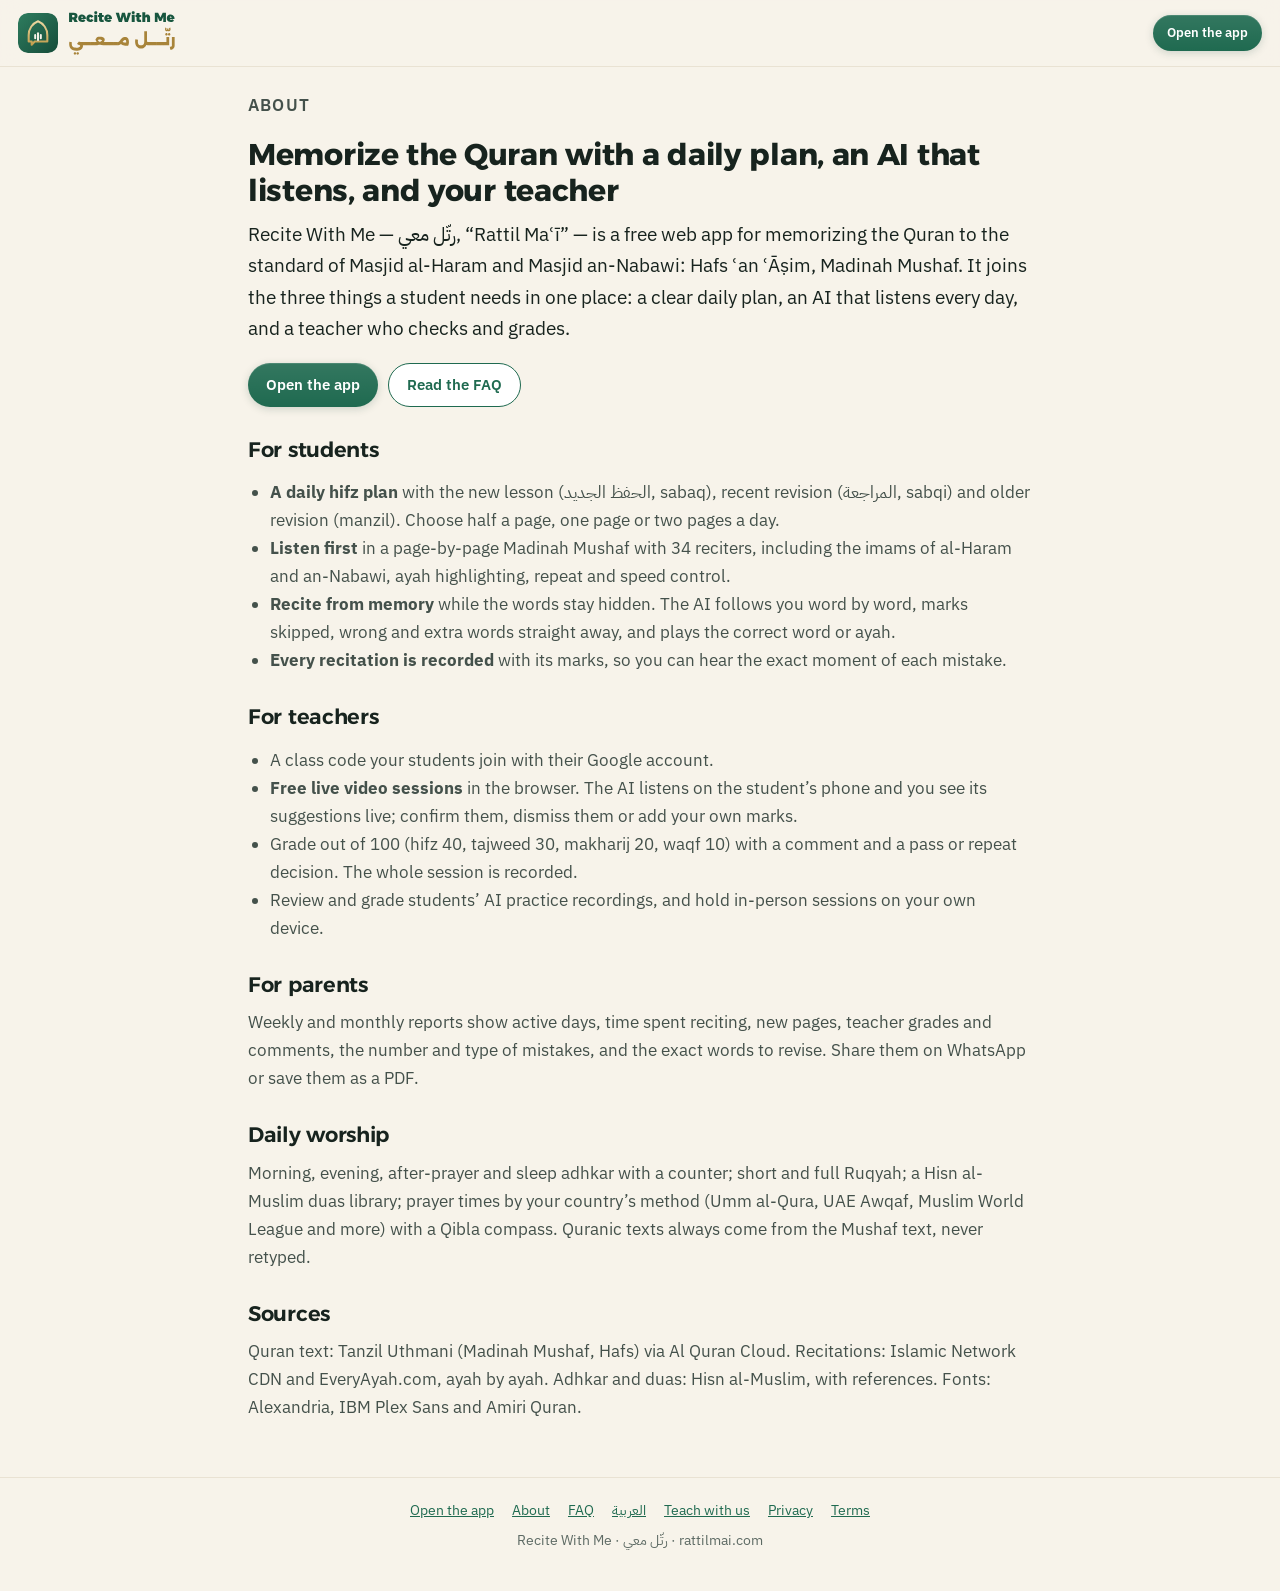
==== commit dd8d8c32: "Plan names follow the user's language (الحفظ الجديد · المراجعة for Arabic, sabaq · sabqi · manzil ot" ====
--- a/about/index.html
+++ b/about/index.html
@@ -48,7 +48,7 @@
 .grid2 .card h3 { margin-bottom: 6px; }
 [dir="rtl"] .site { font-family: var(--ar); }
 </style>
-<script type="application/ld+json">{"@context": "https://schema.org", "@graph": [{"@type": "Organization", "@id": "https://rattilmai.com/#org", "name": "Recite With Me", "alternateName": ["رتّل معي", "Rattil Ma'i"], "url": "https://rattilmai.com/", "logo": "https://rattilmai.com/icons/icon-512.png"}, {"@type": "WebSite", "@id": "https://rattilmai.com/#website", "name": "Recite With Me", "alternateName": "رتّل معي", "url": "https://rattilmai.com/", "inLanguage": ["en", "ar"], "publisher": {"@id": "https://rattilmai.com/#org"}}, {"@type": "WebApplication", "@id": "https://rattilmai.com/#app", "name": "Recite With Me", "alternateName": "رتّل معي", "url": "https://rattilmai.com/", "applicationCategory": "EducationalApplication", "operatingSystem": "Web, iOS, Android (in the browser)", "browserRequirements": "Requires JavaScript. The AI check needs Chrome, Edge or Safari.", "inLanguage": ["en", "ar"], "isAccessibleForFree": true, "image": "https://rattilmai.com/icons/og-image.jpg", "offers": {"@type": "Offer", "price": "0", "priceCurrency": "USD"}, "description": "Free Quran memorization (hifz) app: daily sabaq, sabqi and manzil plan, AI word-by-word recitation check, free live video sessions with your teacher, parent reports, adhkar, duas, Ruqyah, prayer times and Qibla.", "featureList": ["Daily hifz plan: sabaq, sabqi, manzil", "AI recitation check word by word with the correct word played back", "Madinah Mushaf (Hafs) with 34 reciters, including the imams of al-Haram and an-Nabawi, ayah highlighting and repeat", "Free 1:1 video sessions with live teacher marks and grading out of 100", "Weekly and monthly reports for parents", "Morning and evening adhkar with counter", "Short and full Ruqyah and a Hisn al-Muslim duas library", "Prayer times (Umm al-Qura, UAE Awqaf and more) and Qibla compass", "Light and dark mode, works offline"], "publisher": {"@id": "https://rattilmai.com/#org"}}, {"@type": "BreadcrumbList", "itemListElement": [{"@type": "ListItem", "position": 1, "name": "Recite With Me", "item": "https://rattilmai.com/"}, {"@type": "ListItem", "position": 2, "name": "About", "item": "https://rattilmai.com/about/"}]}]}</script>
+<script type="application/ld+json">{"@context": "https://schema.org", "@graph": [{"@type": "Organization", "@id": "https://rattilmai.com/#org", "name": "Recite With Me", "alternateName": ["رتّل معي", "Rattil Ma'i"], "url": "https://rattilmai.com/", "logo": "https://rattilmai.com/icons/icon-512.png", "email": "contact@rattilmai.com", "contactPoint": {"@type": "ContactPoint", "contactType": "customer support", "email": "contact@rattilmai.com", "availableLanguage": ["English", "Arabic"]}}, {"@type": "WebSite", "@id": "https://rattilmai.com/#website", "name": "Recite With Me", "alternateName": "رتّل معي", "url": "https://rattilmai.com/", "inLanguage": ["en", "ar"], "publisher": {"@id": "https://rattilmai.com/#org"}}, {"@type": "WebApplication", "@id": "https://rattilmai.com/#app", "name": "Recite With Me", "alternateName": "رتّل معي", "url": "https://rattilmai.com/", "applicationCategory": "EducationalApplication", "operatingSystem": "Web, iOS, Android (in the browser)", "browserRequirements": "Requires JavaScript. The AI check needs Chrome, Edge or Safari.", "inLanguage": ["en", "ar"], "isAccessibleForFree": true, "image": "https://rattilmai.com/icons/og-image.jpg", "offers": {"@type": "Offer", "price": "0", "priceCurrency": "USD"}, "description": "Free Quran memorization (hifz) app: daily plan of new lesson, recent and older revision (muraja'a), AI word-by-word recitation check, free live video sessions with your teacher, parent reports, adhkar, duas, Ruqyah, prayer times and Qibla.", "featureList": ["Daily hifz plan: new lesson, recent revision (muraja'a) and older revision", "AI recitation check word by word with the correct word played back", "Madinah Mushaf (Hafs) with 34 reciters, including the imams of al-Haram and an-Nabawi, ayah highlighting and repeat", "Free 1:1 video sessions with live teacher marks and grading out of 100", "Weekly and monthly reports for parents", "Morning and evening adhkar with counter", "Short and full Ruqyah and a Hisn al-Muslim duas library", "Prayer times (Umm al-Qura, UAE Awqaf and more) and Qibla compass", "Light and dark mode, works offline"], "publisher": {"@id": "https://rattilmai.com/#org"}}, {"@type": "BreadcrumbList", "itemListElement": [{"@type": "ListItem", "position": 1, "name": "Recite With Me", "item": "https://rattilmai.com/"}, {"@type": "ListItem", "position": 2, "name": "About", "item": "https://rattilmai.com/about/"}]}]}</script>
 </head>
 <body>
 <header class="site-head">
@@ -63,7 +63,7 @@
 <div class="cta"><a class="btn" href="/">Open the app</a><a class="btn outline" href="/faq/">Read the FAQ</a></div>
 <h2>For students</h2>
 <ul>
-<li><b>A daily hifz plan</b> with the new lesson (sabaq), recent revision (sabqi) and old revision (manzil). Choose half a page, one page or two pages a day.</li>
+<li><b>A daily hifz plan</b> with the new lesson (الحفظ الجديد, sabaq), recent revision (المراجعة, sabqi) and older revision (manzil). Choose half a page, one page or two pages a day.</li>
 <li><b>Listen first</b> in a page-by-page Madinah Mushaf with 34 reciters, including the imams of al-Haram and an-Nabawi, ayah highlighting, repeat and speed control.</li>
 <li><b>Recite from memory</b> while the words stay hidden. The AI follows you word by word, marks skipped, wrong and extra words straight away, and plays the correct word or ayah.</li>
 <li><b>Every recitation is recorded</b> with its marks, so you can hear the exact moment of each mistake.</li>
--- a/css/app.css
+++ b/css/app.css
@@ -38,7 +38,9 @@
   --red-tint: #F7E4DE;
   --red-line: #EDC7BC;
   /* Effects */
-  --hidden-bar: #ECE6D9;
+  --hidden-bar: #CFC5AE;
+  --line-input: #8F978F;
+  --placeholder: #737D77;
   --topbar-bg: rgba(247, 243, 234, 0.86);
   --toast-bg: #17231E;
   --toast-ink: #F7F3EA;
@@ -64,7 +66,7 @@
   color-scheme: dark;
   --bg: #0B1411;
   --paper: #101C17;
-  --card: #13201B;
+  --card: #15241E;
   --card-2: #172720;
   --hover: #1B2C25;
   --line: #22342C;
@@ -90,13 +92,15 @@
   --red-ink: #F2A994;
   --red-tint: #3A201A;
   --red-line: #5C3127;
-  --hidden-bar: #24362D;
+  --hidden-bar: #3A5046;
+  --line-input: #506A5C;
+  --placeholder: #8A9B92;
   --topbar-bg: rgba(11, 20, 17, 0.84);
   --toast-bg: #EEE8D9;
   --toast-ink: #0B1411;
   --shadow: 0 1px 2px rgba(0, 0, 0, 0.3);
   --shadow-lg: 0 18px 44px rgba(0, 0, 0, 0.45);
-  --card-border: #1D2E27;
+  --card-border: #263A31;
   --hero-1: #0D2A20;
   --hero-2: #17503D;
   --hero-ink: #F3EEDF;
@@ -109,7 +113,7 @@
     color-scheme: dark;
     --bg: #0B1411;
     --paper: #101C17;
-    --card: #13201B;
+    --card: #15241E;
     --card-2: #172720;
     --hover: #1B2C25;
     --line: #22342C;
@@ -135,13 +139,15 @@
     --red-ink: #F2A994;
     --red-tint: #3A201A;
     --red-line: #5C3127;
-    --hidden-bar: #24362D;
+    --hidden-bar: #3A5046;
+  --line-input: #506A5C;
+  --placeholder: #8A9B92;
     --topbar-bg: rgba(11, 20, 17, 0.84);
     --toast-bg: #EEE8D9;
     --toast-ink: #0B1411;
     --shadow: 0 1px 2px rgba(0, 0, 0, 0.3);
     --shadow-lg: 0 18px 44px rgba(0, 0, 0, 0.45);
-    --card-border: #1D2E27;
+    --card-border: #263A31;
     --hero-1: #0D2A20;
     --hero-2: #17503D;
     --hero-ink: #F3EEDF;
@@ -282,7 +288,7 @@
 .hero-stats { display: grid; grid-template-columns: repeat(3, minmax(0, 1fr)); gap: 8px; margin-top: 14px; }
 .hero-stats div { background: rgba(255, 255, 255, 0.08); border: 1px solid rgba(230, 209, 153, 0.22); border-radius: 14px; padding: 10px 12px; }
 .hero-stats b { display: block; font-family: var(--display); font-size: 19px; font-weight: 700; color: var(--hero-ink); }
-.hero-stats span { font-size: 11.5px; color: rgba(243, 238, 223, 0.74); }
+.hero-stats span { font-size: 12.5px; color: rgba(243, 238, 223, 0.88); }
 .hero .btn.gold { background: var(--gold-2); border-color: var(--gold-2); color: #3D2D08; }
 
 .icon-tile { width: 42px; height: 42px; border-radius: 13px; display: flex; align-items: center; justify-content: center; flex: none; background: var(--green-tint); color: var(--green); }
@@ -365,9 +371,9 @@
 .field { display: flex; flex-direction: column; gap: 6px; }
 .field label, .label { font-size: 13px; font-weight: 600; }
 .input, select.input, textarea.input {
-  width: 100%; min-height: 44px; padding: 10px 12px; border-radius: 12px; border: 1px solid var(--line-2); background: var(--card); color: var(--ink);
-}
-.input::placeholder { color: var(--pending); }
+  width: 100%; min-height: 44px; padding: 10px 12px; border-radius: 12px; border: 1px solid var(--line-input); background: var(--card); color: var(--ink);
+}
+.input::placeholder { color: var(--placeholder); }
 textarea.input { min-height: 84px; resize: vertical; }
 .input.code { font-size: 20px; letter-spacing: 6px; text-transform: uppercase; text-align: center; font-weight: 600; }
 .input:focus, .btn:focus-visible, .icon-btn:focus-visible, a:focus-visible, button:focus-visible { outline: 2px solid var(--gold); outline-offset: 2px; }
@@ -412,13 +418,13 @@
 .legend .lg-now { background: var(--green-hl); border-bottom: 2px solid var(--green); }
 .legend .lg-ai { background: var(--gold-tint); border-bottom: 2px dotted var(--gold-ink); }
 .legend .lg-bad { background: var(--red-tint); border-bottom: 2px solid var(--red); }
-.legend .lg-peek { background: var(--hover); }
+.legend .lg-peek { background: var(--hover); box-shadow: inset 0 0 0 1px var(--line-input); }
 
 /* Recite dock */
 .dock { position: sticky; bottom: calc(var(--tabbar-h) + env(safe-area-inset-bottom, 0px) + var(--vv-bottom, 0px) + 10px); z-index: 5; background: var(--card); border: 1px solid var(--card-border); border-radius: 26px; padding: 14px 16px; box-shadow: var(--shadow-lg); display: flex; flex-direction: column; align-items: center; gap: 10px; }
 .live-text { min-height: 22px; font-family: var(--ar); color: var(--muted); font-size: 15px; text-align: center; direction: rtl; }
 
-.fix { width: 100%; padding: 12px; border-radius: 16px; background: var(--red-tint); border: 1px solid var(--red-line); display: flex; flex-direction: column; gap: 8px; }
+.fix { width: 100%; max-height: 40vh; overflow: auto; padding: 12px; border-radius: 16px; background: var(--red-tint); border: 1px solid var(--red-line); display: flex; flex-direction: column; gap: 8px; }
 .fix .btn.playing, [data-play].playing { background: var(--gold); color: #fff; border-color: var(--gold); }
 
 /* Adhkar */
@@ -536,7 +542,7 @@
 
 /* ---------- Academy: apply, find a teacher, admin ---------- */
 .pick-grid { display: grid; grid-template-columns: repeat(auto-fill, minmax(150px, 1fr)); gap: 8px; }
-.pick { display: flex; align-items: center; gap: 8px; padding: 9px 12px; border-radius: 12px; border: 1.5px solid var(--line-2); background: var(--card); cursor: pointer; font-size: 14px; min-height: 44px; }
+.pick { display: flex; align-items: center; gap: 8px; padding: 9px 12px; border-radius: 12px; border: 1.5px solid var(--line-input); background: var(--card); cursor: pointer; font-size: 14px; min-height: 44px; }
 .pick input { accent-color: var(--primary); width: 18px; height: 18px; flex: none; }
 .pick:has(input:checked) { border-color: var(--primary); background: var(--green-tint); }
 .pick .muted { font-size: 12.5px; }
@@ -587,3 +593,38 @@
 .recitation-check { border-radius: 14px; padding: 12px; background: var(--gold-tint); display: flex; flex-direction: column; gap: 8px; }
 .recitation-check.missing { background: var(--red-tint); }
 .phase-card.open { border: 1.5px solid var(--gold); background: var(--gold-tint); }
+/* Long emails, links and names wrap instead of pushing the layout sideways. */
+.card, .list-item, .teacher-pick, .kv b { overflow-wrap: anywhere; }
+.spread > *, .row > .grow, .list-item > .grow { min-width: 0; }
+.admin-grid { grid-template-columns: repeat(auto-fill, minmax(min(320px, 100%), 1fr)); }
+.admin-grid > * { min-width: 0; }
+
+/* Page headings get focus on navigation (for screen readers); no ring for that. */
+h1[tabindex="-1"]:focus { outline: none; }
+/* Prayer line on the Today hero: a full-size tap target. */
+.hero-link { color: var(--gold-2); text-decoration: none; display: inline-flex; gap: 6px; align-items: center; margin-top: 4px; min-height: 44px; }
+.hero-link svg { width: 15px; height: 15px; flex: none; }
+
+/* ---- Design review fixes ---- */
+/* Touch screens: every control at least 44px tall (many users are children). */
+@media (pointer: coarse) {
+  .btn.sm, .seg button, .seg-radio span, .pill span { min-height: 44px; }
+  .role-chip { height: 44px; border-radius: 22px; }
+  #fixClose { width: 44px !important; height: 44px !important; }
+}
+/* Fieldset legends inside cards sat on the card's top edge. */
+fieldset.card > legend { float: left; width: 100%; margin-bottom: 8px; }
+fieldset.card > legend + * { clear: both; }
+.recite-title { font-size: 19px; text-wrap: balance; }
+.seg.full button { white-space: nowrap; }
+.seg.two { display: grid; grid-template-columns: 1fr 1fr; width: 100%; }
+.seg.two button, .seg.two label { justify-content: center; text-align: center; }
+[dir="rtl"] .site h1, .site [dir="rtl"] h1 { line-height: 1.5; }
+/* Larger screens: keep the tab bar with the content column. */
+@media (min-width: 700px) {
+  .tabbar { max-width: 640px; margin: 0 auto; left: 0; right: 0; border-radius: 20px 20px 0 0; border: 1px solid var(--line); border-bottom: 0; }
+}
+/* The new-lesson row has two buttons: on narrow screens they move to their own line. */
+.list-item.wrap-actions { flex-wrap: wrap; }
+.list-item.wrap-actions .grow { min-width: 190px; }
+.list-item.wrap-actions > .row { margin-left: auto; }
